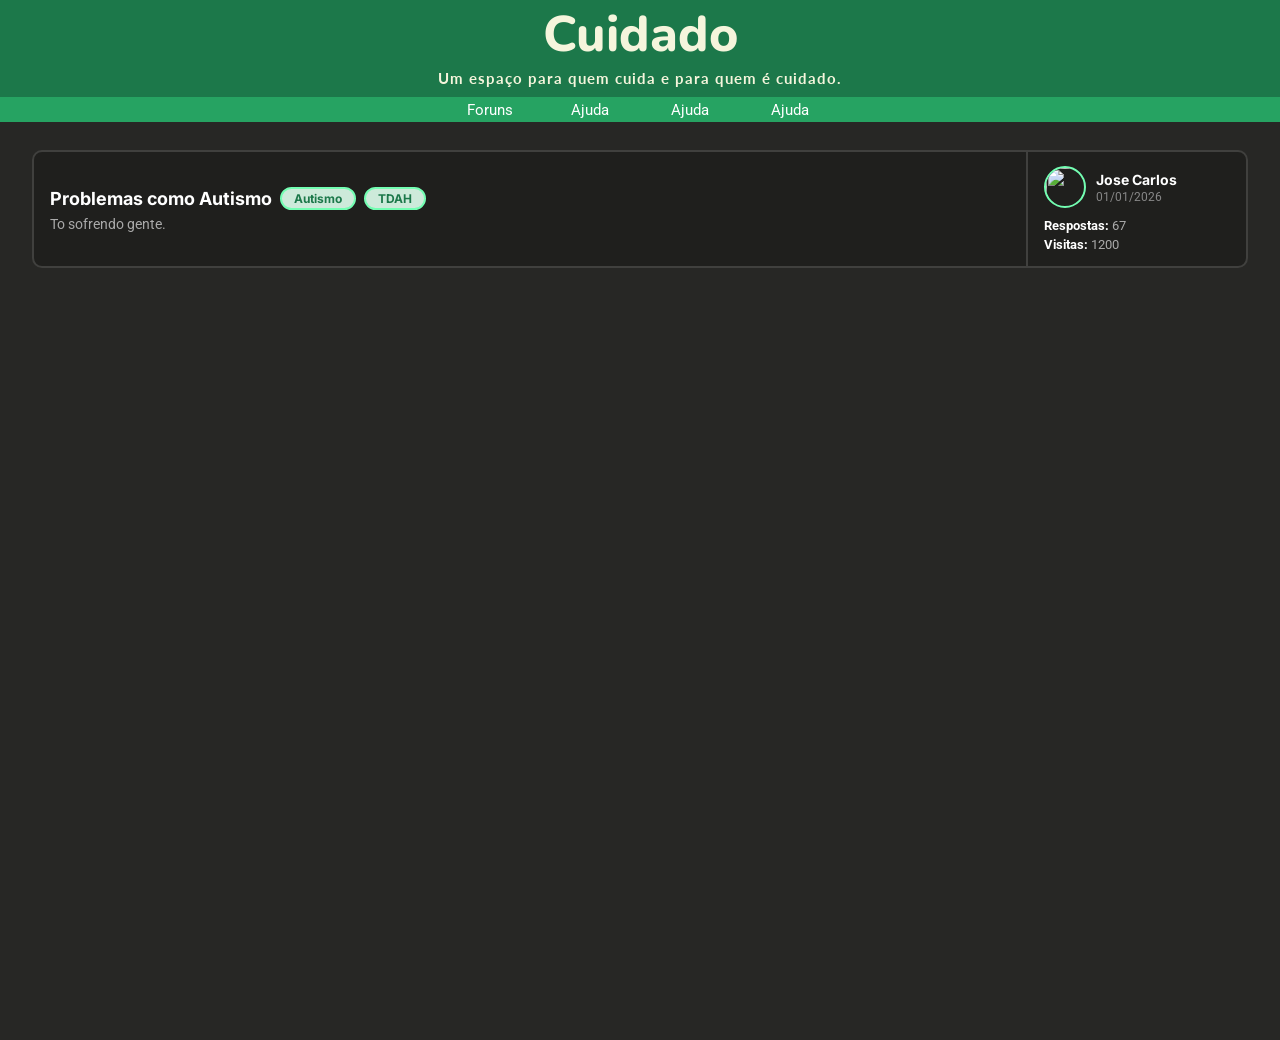
==== index.html @ 693a840c "posts" ====
<!doctype html>
<html lang="en">
  <head>
    <meta charset="UTF-8" />
    <meta name="viewport" content="width=device-width, initial-scale=1.0" />
    <title>Necessidades Especiais</title>
    <link rel="stylesheet" href="style.css" />

    <link
      href="https://fonts.googleapis.com/css2?family=Inter&family=Poppins:wght@400;700&display=swap"
      rel="stylesheet"
    />

    <link
      href="https://fonts.googleapis.com/css2?family=Nunito:wght@700;800&family=Lato:wght@300;400&display=swap"
      rel="stylesheet"
    />
    <link
      href="https://fonts.googleapis.com/css2?family=Inter:ital,opsz,wght@0,14..32,100..900;1,14..32,100..900&family=Nunito:ital,wght@0,200..1000;1,200..1000&display=swap"
      rel="stylesheet"
    />

    <link
      href="https://fonts.googleapis.com/css2?family=Oswald:wght@600&family=Roboto:wght@400;700&display=swap"
      rel="stylesheet"
    />
  </head>
  <body class="body">
    <header class="header">
      <div class="site-name">
        <h1>Cuidado</h1>
        <p>Um espaço para quem cuida e para quem é cuidado.</p>
      </div>
    </header>

    <div class="nav">
      <nav class="nav-items">
        <a href="">Foruns</a>
        <a href="">Ajuda</a>
        <a href="">Ajuda</a>
        <a href="">Ajuda</a>
      </nav>
    </div>

    <br />

    <section class="foruns">
      <div class="post">
        <div class="post-main">
          <div class="post-top">
            <a href="post.html">Problemas como Autismo</a>
            <span class="tag">Autismo</span>
            <span class="tag">TDAH</span>
          </div>
          <div class="post-body">
            <p>To sofrendo gente.</p>
          </div>
        </div>
        <div class="post-info">
          <div class="post-info-user">
            <img
              src="https://imgs.search.brave.com/MTuMp04AM8RY10SVbkaOf6I9jIbcYMN0IW0Y6NeHn4I/rs:fit:860:0:0:0/g:ce/aHR0cHM6Ly93YWxs/cGFwZXJjYXZlLmNv/bS93cC93cDYxNDY5/OTYucG5n"
            />
            <div class="post-info-user-text">
              <p class="post-info-name">Jose Carlos</p>
              <p class="post-info-date">01/01/2026</p>
            </div>
          </div>
          <div class="post-info-stats">
            <p><span>Respostas:</span> 67</p>
            <p><span>Visitas:</span> 1200</p>
          </div>
        </div>
      </div>
    </section>
  </body>
</html>
---- style.css ----
* {
  margin: 0;
  padding: 0;
  box-sizing: border-box;
}

html,
body {
  overflow-x: hidden;
  scrollbar-width: none;
}

body::-webkit-scrollbar {
  display: none;
}

.header {
  display: flex;
  flex-direction: column;
  justify-content: center;
  gap: 10px;
  background-color: #1c784a;
}

.site-name {
  display: flex;
  justify-content: center;
  flex-direction: column;
  align-items: center;
  width: 100%;
  margin-bottom: 10px;
}

.site-name h1 {
  font-family: "Nunito", sans-serif;
  font-weight: 800;
  color: beige;
  font-size: 50px;
}

.site-name p {
  font-family: "Lato", sans-serif;
  font-weight: 300;
  color: beige;
  font-size: 15px;
  letter-spacing: 1px;
  font-weight: bold;
}

.nav {
  display: flex;
  justify-content: center;
  width: 100%;
  height: 25px;
  position: sticky;
  top: 0;
  background-color: #26a362;
}

.nav-items {
  display: flex;
  justify-content: center;
  height: 100%;
}

.nav-items a {
  display: flex;
  justify-content: center;
  align-items: center;
  font-family: "Roboto", sans-serif;
  color: white;
  text-decoration: none;
  font-size: 15px;
  width: 100px;
  height: 100%;
  transition: 0.5s;
}

.nav-items a:hover {
  background-color: rgb(59, 255, 59);
}

body {
  background: #272725;
}
.foruns {
  display: flex;
  flex-direction: column;
  align-items: center;
  gap: 10px;
  width: 100%;
  min-height: 100vh;
  padding: 10px 0;
}

.post {
  display: flex;
  flex-direction: row;
  align-items: stretch;
  width: 95%;
  min-height: 80px;
  background-color: #1f1f1d;
  border-radius: 10px;
  border: 2px solid #40403e;
  overflow: hidden;
}

.post-main {
  display: flex;
  flex-direction: column;
  justify-content: center;
  gap: 6px;
  flex: 1;
  padding: 14px 16px;
  min-width: 0;
}

.post-top {
  display: flex;
  flex-wrap: wrap;
  align-items: center;
  gap: 8px;
}

.post-top a {
  font-family: "Inter", sans-serif;
  color: white;
  font-size: 18px;
  text-decoration: none;
  font-weight: bold;
  transition: all 0.2s;
}

.post-top a:hover {
  color: #73feb2;
  text-decoration: underline;
}

.tag {
  display: inline-flex;
  align-items: center;
  justify-content: center;
  background-color: #cdeada;
  border: 2px solid #73feb2;
  border-radius: 20px;
  padding: 2px 12px;
  font-family: "Inter", sans-serif;
  font-size: 12px;
  font-weight: bold;
  color: #1c784a;
}

.post-body p {
  font-family: "Roboto", sans-serif;
  color: #aaaaaa;
  font-size: 14px;
}

.post-info {
  display: flex;
  flex-direction: column;
  justify-content: space-between;
  gap: 10px;
  flex-shrink: 0;
  width: 220px;
  padding: 14px 16px;
  border-left: 2px solid #40403e;
}

.post-info-user {
  display: flex;
  gap: 10px;
  align-items: center;
}

.post-info-user img {
  width: 42px;
  height: 42px;
  border-radius: 50%;
  object-fit: cover;
  border: 2px solid #73feb2;
  flex-shrink: 0;
}

.post-info-user-text {
  display: flex;
  flex-direction: column;
  gap: 2px;
}

.post-info-name {
  font-family: "Inter", sans-serif;
  color: white;
  font-size: 14px;
  font-weight: bold;
}

.post-info-date {
  font-family: "Roboto", sans-serif;
  font-size: 12px;
  color: #888888;
}

.post-info-stats {
  display: flex;
  flex-direction: column;
  gap: 4px;
}

.post-info-stats p {
  font-family: "Roboto", sans-serif;
  color: #aaaaaa;
  font-size: 13px;
}

.post-info-stats span {
  color: white;
  font-weight: bold;
}

.post-page {
  max-width: 1100px;
  margin: 0 auto;
  padding: 24px 16px;
  display: flex;
  flex-direction: column;
  gap: 16px;
}

.post-page-header {
  display: flex;
  flex-direction: column;
  gap: 6px;
  padding-bottom: 14px;
  border-bottom: 1px solid #40403e;
}

.post-page-tags {
  display: flex;
  gap: 8px;
  flex-wrap: wrap;
}

.post-page-title {
  font-family: "Inter", sans-serif;
  font-size: 22px;
  font-weight: 700;
  color: white;
}

.pagination {
  display: flex;
  gap: 4px;
  align-items: center;
  flex-wrap: wrap;
}

.page-btn {
  display: inline-flex;
  align-items: center;
  justify-content: center;
  min-width: 32px;
  height: 28px;
  padding: 0 10px;
  border-radius: 6px;
  font-family: "Roboto", sans-serif;
  font-size: 13px;
  font-weight: bold;
  color: white;
  background-color: #2e2e2c;
  border: 1px solid #40403e;
  text-decoration: none;
  transition: 0.2s;
}

.page-btn:hover {
  background-color: #26a362;
  border-color: #73feb2;
}

.page-btn.active {
  background-color: #1c784a;
  border-color: #73feb2;
  color: #73feb2;
}

.page-btn.next {
  padding: 0 14px;
  background-color: #26a362;
}

.post-entry {
  display: flex;
  align-items: stretch;
  background-color: #1f1f1d;
  border-radius: 10px;
  border: 2px solid #40403e;
  overflow: hidden;
}

.post-entry-sidebar {
  display: flex;
  flex-direction: column;
  align-items: center;
  gap: 6px;
  width: 140px;
  flex-shrink: 0;
  padding: 20px 12px;
  background-color: #1a1a18;
  border-right: 2px solid #40403e;
  text-align: center;
}

.sidebar-avatar {
  width: 72px;
  height: 72px;
  border-radius: 50%;
  object-fit: cover;
  border: 2px solid #73feb2;
}

.sidebar-name {
  font-family: "Inter", sans-serif;
  font-size: 14px;
  font-weight: bold;
  color: #26a362;
}

.sidebar-role {
  font-family: "Roboto", sans-serif;
  font-size: 12px;
  color: #888888;
}

.post-entry-content {
  flex: 1;
  display: flex;
  flex-direction: column;
  padding: 16px 20px;
  gap: 14px;
  min-width: 0;
}

.post-entry-meta {
  display: flex;
  justify-content: space-between;
  align-items: center;
  padding-bottom: 10px;
  border-bottom: 1px solid #40403e;
}

.entry-date {
  font-family: "Roboto", sans-serif;
  font-size: 12px;
  color: #888888;
}

.entry-body p {
  font-family: "Roboto", sans-serif;
  font-size: 15px;
  color: #cccccc;
  line-height: 1.7;
}
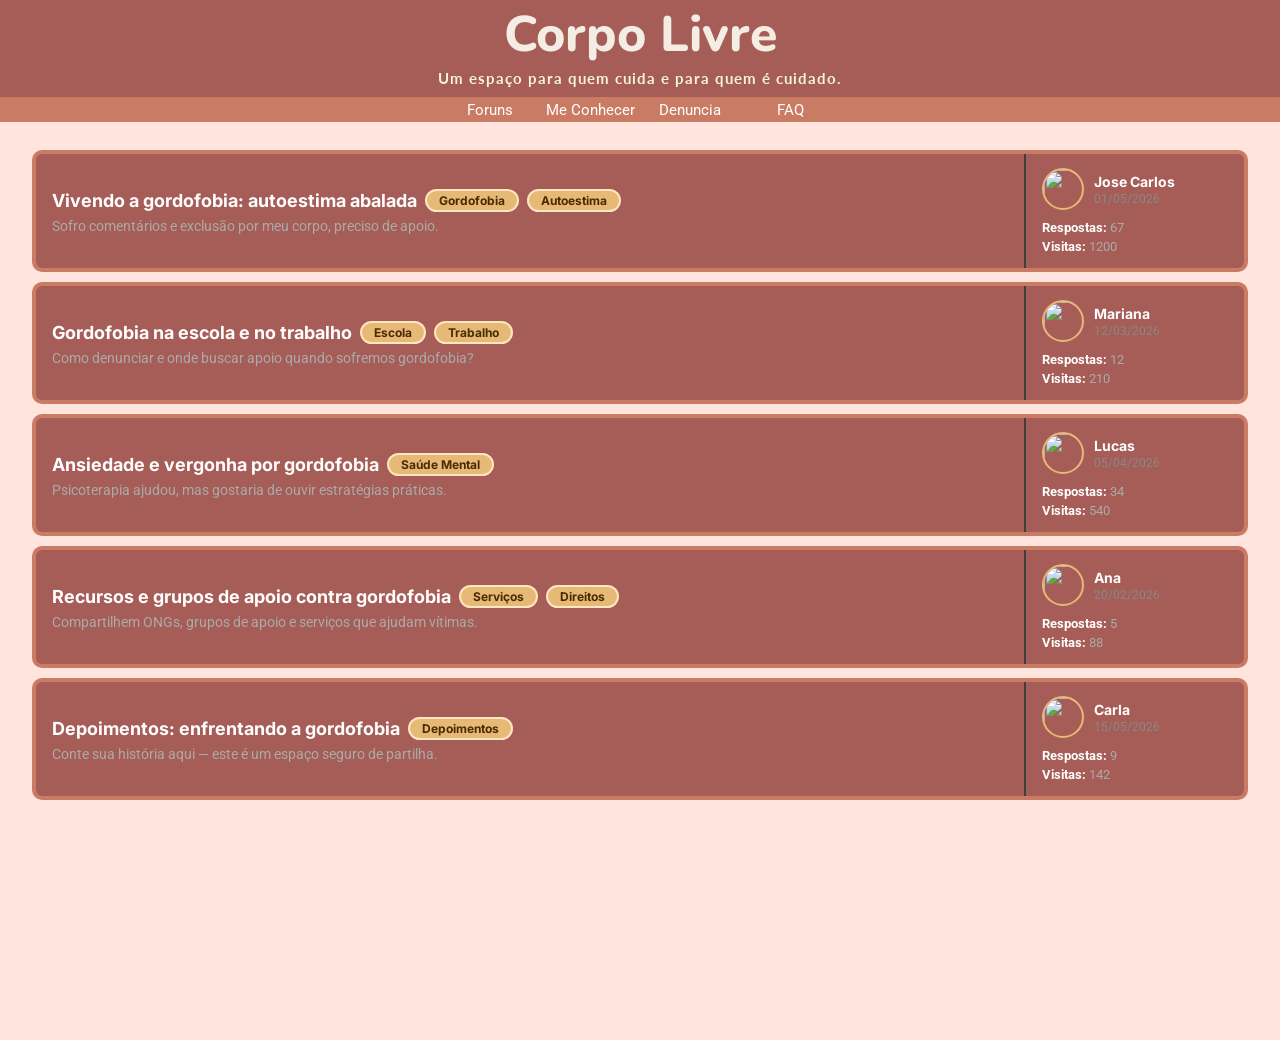
==== commit bce47c77: "final" ====
--- a/index.html
+++ b/index.html
@@ -28,17 +28,17 @@
   <body class="body">
     <header class="header">
       <div class="site-name">
-        <h1>Cuidado</h1>
+        <h1>Corpo Livre</h1>
         <p>Um espaço para quem cuida e para quem é cuidado.</p>
       </div>
     </header>
 
     <div class="nav">
       <nav class="nav-items">
-        <a href="">Foruns</a>
-        <a href="">Ajuda</a>
-        <a href="">Ajuda</a>
-        <a href="">Ajuda</a>
+        <a href="index.html">Foruns</a>
+        <a href="quiz.html">Me Conhecer</a>
+        <a href="denuncia.html">Denuncia</a>
+        <a href="FAQ.html">FAQ</a>
       </nav>
     </div>
 
@@ -48,12 +48,12 @@
       <div class="post">
         <div class="post-main">
           <div class="post-top">
-            <a href="post.html">Problemas como Autismo</a>
-            <span class="tag">Autismo</span>
-            <span class="tag">TDAH</span>
+            <a href="post.html">Vivendo a gordofobia: autoestima abalada</a>
+            <span class="tag">Gordofobia</span>
+            <span class="tag">Autoestima</span>
           </div>
           <div class="post-body">
-            <p>To sofrendo gente.</p>
+            <p>Sofro comentários e exclusão por meu corpo, preciso de apoio.</p>
           </div>
         </div>
         <div class="post-info">
@@ -63,7 +63,7 @@
             />
             <div class="post-info-user-text">
               <p class="post-info-name">Jose Carlos</p>
-              <p class="post-info-date">01/01/2026</p>
+              <p class="post-info-date">01/05/2026</p>
             </div>
           </div>
           <div class="post-info-stats">
@@ -72,6 +72,116 @@
           </div>
         </div>
       </div>
+
+      <div class="post">
+        <div class="post-main">
+          <div class="post-top">
+            <a href="post.html">Gordofobia na escola e no trabalho</a>
+            <span class="tag">Escola</span>
+            <span class="tag">Trabalho</span>
+          </div>
+          <div class="post-body">
+            <p>
+              Como denunciar e onde buscar apoio quando sofremos gordofobia?
+            </p>
+          </div>
+        </div>
+        <div class="post-info">
+          <div class="post-info-user">
+            <img src="https://i.pravatar.cc/40?img=12" />
+            <div class="post-info-user-text">
+              <p class="post-info-name">Mariana</p>
+              <p class="post-info-date">12/03/2026</p>
+            </div>
+          </div>
+          <div class="post-info-stats">
+            <p><span>Respostas:</span> 12</p>
+            <p><span>Visitas:</span> 210</p>
+          </div>
+        </div>
+      </div>
+
+      <div class="post">
+        <div class="post-main">
+          <div class="post-top">
+            <a href="post.html">Ansiedade e vergonha por gordofobia</a>
+            <span class="tag">Saúde Mental</span>
+          </div>
+          <div class="post-body">
+            <p>
+              Psicoterapia ajudou, mas gostaria de ouvir estratégias práticas.
+            </p>
+          </div>
+        </div>
+        <div class="post-info">
+          <div class="post-info-user">
+            <img src="https://i.pravatar.cc/40?img=5" />
+            <div class="post-info-user-text">
+              <p class="post-info-name">Lucas</p>
+              <p class="post-info-date">05/04/2026</p>
+            </div>
+          </div>
+          <div class="post-info-stats">
+            <p><span>Respostas:</span> 34</p>
+            <p><span>Visitas:</span> 540</p>
+          </div>
+        </div>
+      </div>
+
+      <div class="post">
+        <div class="post-main">
+          <div class="post-top">
+            <a href="post.html">Recursos e grupos de apoio contra gordofobia</a>
+            <span class="tag">Serviços</span>
+            <span class="tag">Direitos</span>
+          </div>
+          <div class="post-body">
+            <p>
+              Compartilhem ONGs, grupos de apoio e serviços que ajudam vítimas.
+            </p>
+          </div>
+        </div>
+        <div class="post-info">
+          <div class="post-info-user">
+            <img src="https://i.pravatar.cc/40?img=20" />
+            <div class="post-info-user-text">
+              <p class="post-info-name">Ana</p>
+              <p class="post-info-date">20/02/2026</p>
+            </div>
+          </div>
+          <div class="post-info-stats">
+            <p><span>Respostas:</span> 5</p>
+            <p><span>Visitas:</span> 88</p>
+          </div>
+        </div>
+      </div>
+
+      <div class="post">
+        <div class="post-main">
+          <div class="post-top">
+            <a href="post.html">Depoimentos: enfrentando a gordofobia</a>
+            <span class="tag">Depoimentos</span>
+          </div>
+          <div class="post-body">
+            <p>
+              Conte sua história aqui — este é um espaço seguro de partilha.
+            </p>
+          </div>
+        </div>
+        <div class="post-info">
+          <div class="post-info-user">
+            <img src="https://i.pravatar.cc/40?img=8" />
+            <div class="post-info-user-text">
+              <p class="post-info-name">Carla</p>
+              <p class="post-info-date">15/05/2026</p>
+            </div>
+          </div>
+          <div class="post-info-stats">
+            <p><span>Respostas:</span> 9</p>
+            <p><span>Visitas:</span> 142</p>
+          </div>
+        </div>
+      </div>
     </section>
   </body>
 </html>
--- a/style.css
+++ b/style.css
@@ -19,7 +19,7 @@
   flex-direction: column;
   justify-content: center;
   gap: 10px;
-  background-color: #1c784a;
+  background-color: #a65d57;
 }
 
 .site-name {
@@ -34,7 +34,7 @@
 .site-name h1 {
   font-family: "Nunito", sans-serif;
   font-weight: 800;
-  color: beige;
+  color: #f4ede4;
   font-size: 50px;
 }
 
@@ -54,7 +54,7 @@
   height: 25px;
   position: sticky;
   top: 0;
-  background-color: #26a362;
+  background-color: #c97b63;
 }
 
 .nav-items {
@@ -77,11 +77,11 @@
 }
 
 .nav-items a:hover {
-  background-color: rgb(59, 255, 59);
+  background-color: rgb(255, 200, 61);
 }
 
 body {
-  background: #272725;
+  background: #ffe5dd;
 }
 .foruns {
   display: flex;
@@ -99,9 +99,9 @@
   align-items: stretch;
   width: 95%;
   min-height: 80px;
-  background-color: #1f1f1d;
+  background-color: #a65d57;
   border-radius: 10px;
-  border: 2px solid #40403e;
+  border: 4px solid #c97b63;
   overflow: hidden;
 }
 
@@ -132,7 +132,7 @@
 }
 
 .post-top a:hover {
-  color: #73feb2;
+  color: #ffc3b1;
   text-decoration: underline;
 }
 
@@ -140,14 +140,14 @@
   display: inline-flex;
   align-items: center;
   justify-content: center;
-  background-color: #cdeada;
-  border: 2px solid #73feb2;
+  background-color: #e7b977;
+  border: 2px solid #ffe5c0;
   border-radius: 20px;
   padding: 2px 12px;
   font-family: "Inter", sans-serif;
   font-size: 12px;
   font-weight: bold;
-  color: #1c784a;
+  color: #492b00;
 }
 
 .post-body p {
@@ -178,7 +178,7 @@
   height: 42px;
   border-radius: 50%;
   object-fit: cover;
-  border: 2px solid #73feb2;
+  border: 2px solid #e7b977;
   flex-shrink: 0;
 }
 
@@ -245,7 +245,7 @@
   font-family: "Inter", sans-serif;
   font-size: 22px;
   font-weight: 700;
-  color: white;
+  color: #a65d57;
 }
 
 .pagination {
@@ -274,27 +274,27 @@
 }
 
 .page-btn:hover {
-  background-color: #26a362;
-  border-color: #73feb2;
+  background-color: #a65d57;
+  border-color: #fd988f;
 }
 
 .page-btn.active {
-  background-color: #1c784a;
-  border-color: #73feb2;
-  color: #73feb2;
+  background-color: #a65d57;
+  border-color: #fd988f;
+  color: #fd988f;
 }
 
 .page-btn.next {
   padding: 0 14px;
-  background-color: #26a362;
+  background-color: #a65d57;
 }
 
 .post-entry {
   display: flex;
   align-items: stretch;
-  background-color: #1f1f1d;
+  background-color: #a65d57;
   border-radius: 10px;
-  border: 2px solid #40403e;
+  border: 4px solid #c97b63;
   overflow: hidden;
 }
 
@@ -306,7 +306,7 @@
   width: 140px;
   flex-shrink: 0;
   padding: 20px 12px;
-  background-color: #1a1a18;
+  background-color: #73403c;
   border-right: 2px solid #40403e;
   text-align: center;
 }
@@ -316,14 +316,14 @@
   height: 72px;
   border-radius: 50%;
   object-fit: cover;
-  border: 2px solid #73feb2;
+  border: 2px solid #fd988f;
 }
 
 .sidebar-name {
   font-family: "Inter", sans-serif;
   font-size: 14px;
   font-weight: bold;
-  color: #26a362;
+  color: #fd988f;
 }
 
 .sidebar-role {
@@ -361,3 +361,131 @@
   color: #cccccc;
   line-height: 1.7;
 }
+
+.quiz {
+  display: flex;
+  justify-content: center;
+  flex-direction: column;
+  align-items: center;
+  margin-right: 300px;
+  margin-left: 300px;
+}
+
+.quiz h2 {
+  color: #a65d57;
+  font-size: 40px;
+}
+
+.quiz p {
+  color: #a65d57;
+  font-size: 20px;
+  text-align: center;
+}
+
+.quiz button {
+  background-color: #a65d57;
+  font-size: 20px;
+  font-family: "Roboto", sans-serif;
+  padding: 10px 20px;
+  color: white;
+  font-weight: bold;
+  text-shadow: 0 2px 1px #322c2b;
+  border: #1a1a18 2px solid;
+  border-radius: 20px;
+  transition: 0.3s;
+}
+
+.quiz button:hover {
+  box-shadow: 0 0 20px #c97b63;
+}
+
+.report-form {
+  display: flex;
+  flex-direction: column;
+  gap: 10px;
+  max-width: 760px;
+  margin: 0 auto;
+}
+
+.report-form label {
+  font-family: "Inter", sans-serif;
+  color: #a65d57;
+  font-weight: 700;
+  font-size: 14px;
+}
+
+.report-form input[type="text"],
+.report-form input[type="email"],
+.report-form input[type="file"],
+.report-form select,
+.report-form textarea {
+  width: 100%;
+  padding: 10px 12px;
+  border-radius: 8px;
+  border: 2px solid #c97b63;
+  background: #fff7f4;
+  font-family: "Roboto", sans-serif;
+  font-size: 14px;
+  color: #492b00;
+}
+
+.report-form input[type="text"]:focus,
+.report-form input[type="email"]:focus,
+.report-form input[type="file"]:focus,
+.report-form select:focus,
+.report-form textarea:focus {
+  outline: none;
+  border-color: #a65d57;
+  box-shadow: 0 0 4px #e7b977;
+}
+
+.report-form textarea {
+  resize: vertical;
+}
+
+.report-form button {
+  background-color: #a65d57;
+  color: white;
+  padding: 10px 20px;
+  border: none;
+  border-radius: 8px;
+  font-family: "Roboto", sans-serif;
+  font-weight: bold;
+  font-size: 14px;
+  cursor: pointer;
+  transition: 0.3s;
+}
+
+.report-form button:hover {
+  background-color: #c97b63;
+  box-shadow: 0 0 12px rgba(199, 123, 99, 0.5);
+}
+
+.hot-text,
+.entry-body strong {
+  color: #fd988f;
+  font-weight: 800;
+}
+
+.faq-list .post-entry h3 {
+  color: #ffffff;
+  margin-bottom: 6px;
+  font-size: 16px;
+}
+
+.faq-list .post-entry a {
+  color: #fd988f;
+  font-weight: bold;
+}
+
+.nav-items a.active {
+  background-color: #a65d57;
+  color: #fff;
+  border-bottom: 3px solid #fd988f;
+}
+
+.post-page-header p {
+  font-family: "Roboto", sans-serif;
+  color: #888888;
+  font-size: 14px;
+}
